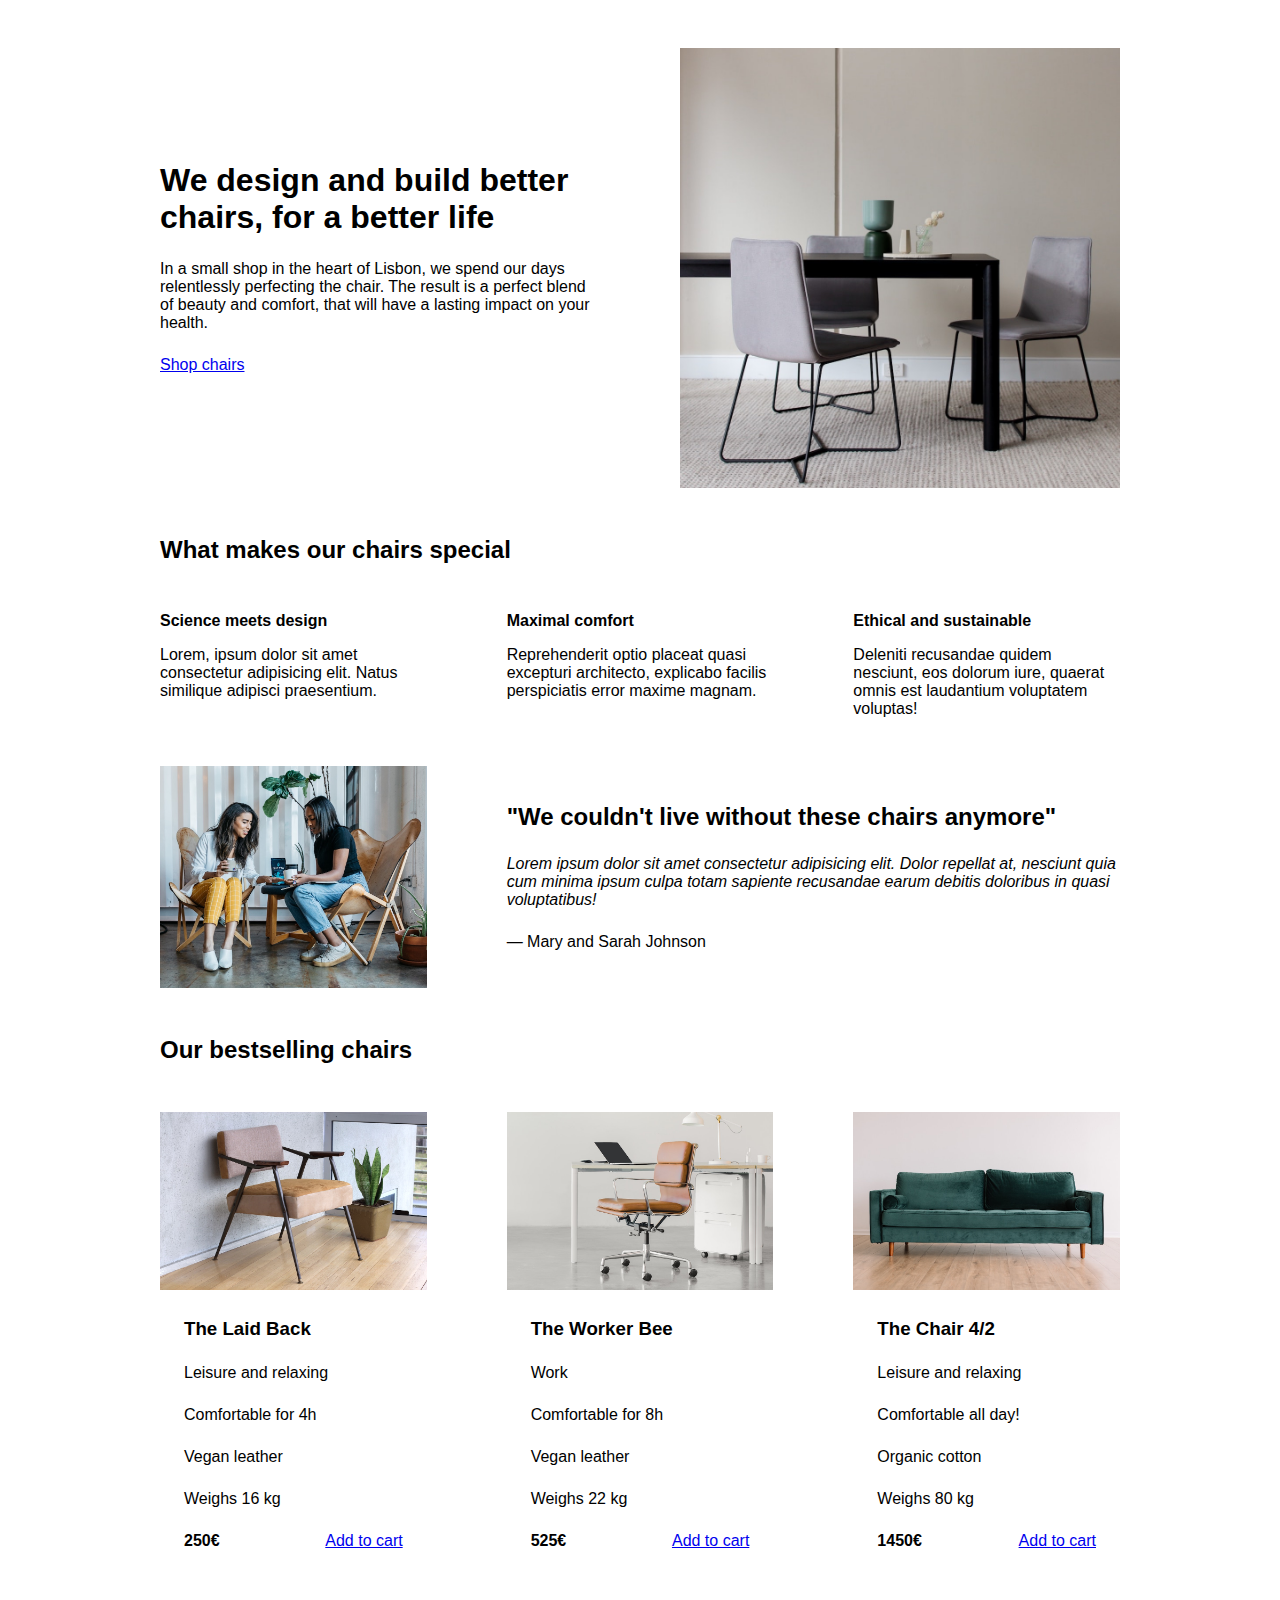
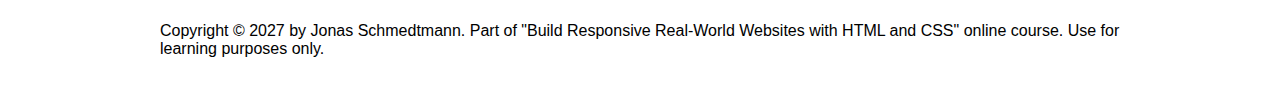
==== Secao5-WebDesign_Rules/index.html @ 9207e304 "first commit" ====
<!DOCTYPE html>
<html lang="en">
  <head>
    <meta charset="UTF-8" />
    <meta http-equiv="X-UA-Compatible" content="IE=edge" />
    <meta name="viewport" content="width=device-width, initial-scale=1.0" />

    <link rel="stylesheet" href="style.css" />
    <title>Lisbon Chair Shop</title>
  </head>
  <body>
    <div class="container">
      <header>
        <div class="header-text-box">
          <h1>We design and build better chairs, for a better life</h1>
          <p class="header-text">
            In a small shop in the heart of Lisbon, we spend our days
            relentlessly perfecting the chair. The result is a perfect blend of
            beauty and comfort, that will have a lasting impact on your health.
          </p>
          <a class="btn btn--big" href="#">Shop chairs</a>
        </div>
        <img src="hero.jpg" alt="Photo" />
      </header>

      <section>
        <h2>What makes our chairs special</h2>
        <div class="grid-3-cols">
          <div>
            <p class="features-title"><strong>Science meets design</strong></p>
            <p class="features-text">
              Lorem, ipsum dolor sit amet consectetur adipisicing elit. Natus
              similique adipisci praesentium.
            </p>
          </div>

          <div>
            <p class="features-title">
              <strong>Maximal comfort</strong>
            </p>
            <p class="features-text">
              Reprehenderit optio placeat quasi excepturi architecto, explicabo
              facilis perspiciatis error maxime magnam.
            </p>
          </div>

          <div>
            <p class="features-title">
              <strong>Ethical and sustainable</strong>
            </p>
            <p class="features-text">
              Deleniti recusandae quidem nesciunt, eos dolorum iure, quaerat
              omnis est laudantium voluptatem voluptas!
            </p>
          </div>
        </div>
      </section>

      <section class="testimonial-section">
        <div class="grid-3-cols">
          <img src="customers.jpg" alt="People sitting on chairs" />
          <div class="testimonial-box">
            <h2>"We couldn't live without these chairs anymore"</h2>
            <blockquote class="testimonial-text">
              Lorem ipsum dolor sit amet consectetur adipisicing elit. Dolor
              repellat at, nesciunt quia cum minima ipsum culpa totam sapiente
              recusandae earum debitis doloribus in quasi voluptatibus!
            </blockquote>
            <p class="testimonial-author">&mdash; Mary and Sarah Johnson</p>
          </div>
        </div>
      </section>

      <section>
        <h2>Our bestselling chairs</h2>
        <div class="grid-3-cols">
          <figure class="chair">
            <img src="chair-1.jpg" alt="Chair" />
            <div class="chair-box">
              <h3>The Laid Back</h3>
              <ul class="chair-details">
                <li>
                  <!-- Span is a generic INLINE text element, it doesn't have any meaning. It's like a div element, but inline -->
                  <span>Leisure and relaxing</span>
                </li>
                <li>
                  <span>Comfortable for 4h</span>
                </li>
                <li>
                  <span>Vegan leather</span>
                </li>
                <li>
                  <span>Weighs 16 kg</span>
                </li>
              </ul>
              <div class="chair-price">
                <strong>250€</strong>
                <a href="#" class="btn btn--small">Add to cart</a>
              </div>
            </div>
          </figure>

          <figure class="chair">
            <img src="chair-2.jpg" alt="Chair" />
            <div class="chair-box">
              <h3>The Worker Bee</h3>
              <ul class="chair-details">
                <li>
                  <span>Work</span>
                </li>
                <li>
                  <span>Comfortable for 8h</span>
                </li>
                <li>
                  <span>Vegan leather</span>
                </li>
                <li>
                  <span>Weighs 22 kg</span>
                </li>
              </ul>
              <div class="chair-price">
                <strong>525€</strong>
                <a href="#" class="btn btn--small">Add to cart</a>
              </div>
            </div>
          </figure>

          <figure class="chair">
            <img src="chair-3.jpg" alt="Chair" />
            <div class="chair-box">
              <h3>The Chair 4/2</h3>
              <ul class="chair-details">
                <li>
                  <span>Leisure and relaxing</span>
                </li>
                <li>
                  <span>Comfortable all day!</span>
                </li>
                <li>
                  <span>Organic cotton</span>
                </li>
                <li>
                  <span>Weighs 80 kg</span>
                </li>
              </ul>
              <div class="chair-price">
                <strong>1450€</strong>
                <a href="#" class="btn btn--small">Add to cart</a>
              </div>
            </div>
          </figure>
        </div>
      </section>

      <footer>
        Copyright &copy; 2027 by Jonas Schmedtmann. Part of "Build Responsive
        Real-World Websites with HTML and CSS" online course. Use for learning
        purposes only.
      </footer>
    </div>
  </body>
</html>
---- Secao5-WebDesign_Rules/style.css ----
/*
SPACING SYSTEM (px)
2 / 4 / 8 / 12 / 16 / 24 / 32 / 48 / 64 / 80 / 96 / 128

FONT SIZE SYSTEM (px)
10 / 12 / 14 / 16 / 18 / 20 / 24 / 30 / 36 / 44 / 52 / 62 / 74 / 86 / 98
*/

* {
  margin: 0;
  padding: 0;
  box-sizing: border-box;
}

/* ------------------------ */
/* GENERAL STYLES */
/* ------------------------ */
body {
  font-family: sans-serif;
}

.container {
  width: 960px;
  margin: 0 auto;
}

header,
section {
  margin-bottom: 48px;
}

h2 {
  margin-bottom: 48px;
}

.grid-3-cols {
  display: grid;
  grid-template-columns: repeat(3, 1fr);
  column-gap: 80px;
}

/* ------------------------ */
/* COMPONENT STYLES */
/* ------------------------ */

/* HEADER */
header {
  display: grid;
  grid-template-columns: repeat(2, 1fr);
  column-gap: 80px;
  margin-top: 48px;
}

.header-text-box {
  align-self: center;
}

h1 {
  margin-bottom: 24px;
}

.header-text {
  margin-bottom: 24px;
}

img {
  width: 100%;
}

/* FEATURES */
.features-icon {
}

.features-title {
  margin-bottom: 16px;
}

.features-text {
}

/* TESTIMONIAL */
.testimonial-section {
}

.testimonial-box {
  grid-column: 2 / -1;
  align-self: center;
}

.testimonial-box h2 {
  margin-bottom: 24px;
}

.testimonial-text {
  font-style: italic;
  margin-bottom: 24px;
}

/* CHAIRS */
.chair-box {
  padding: 24px;
}

h3 {
  margin-bottom: 24px;
}

.chair-details {
  list-style: none;
  margin-bottom: 24px;
}

.chair-details li {
  display: flex;
  align-items: center;
  gap: 12px;
  margin-bottom: 24px;
}

.chair-details li:last-child {
  margin-bottom: 0;
}

.chair-icon {
}

.chair-price {
  display: flex;
  justify-content: space-between;
}

footer {
  margin-bottom: 48px;
}
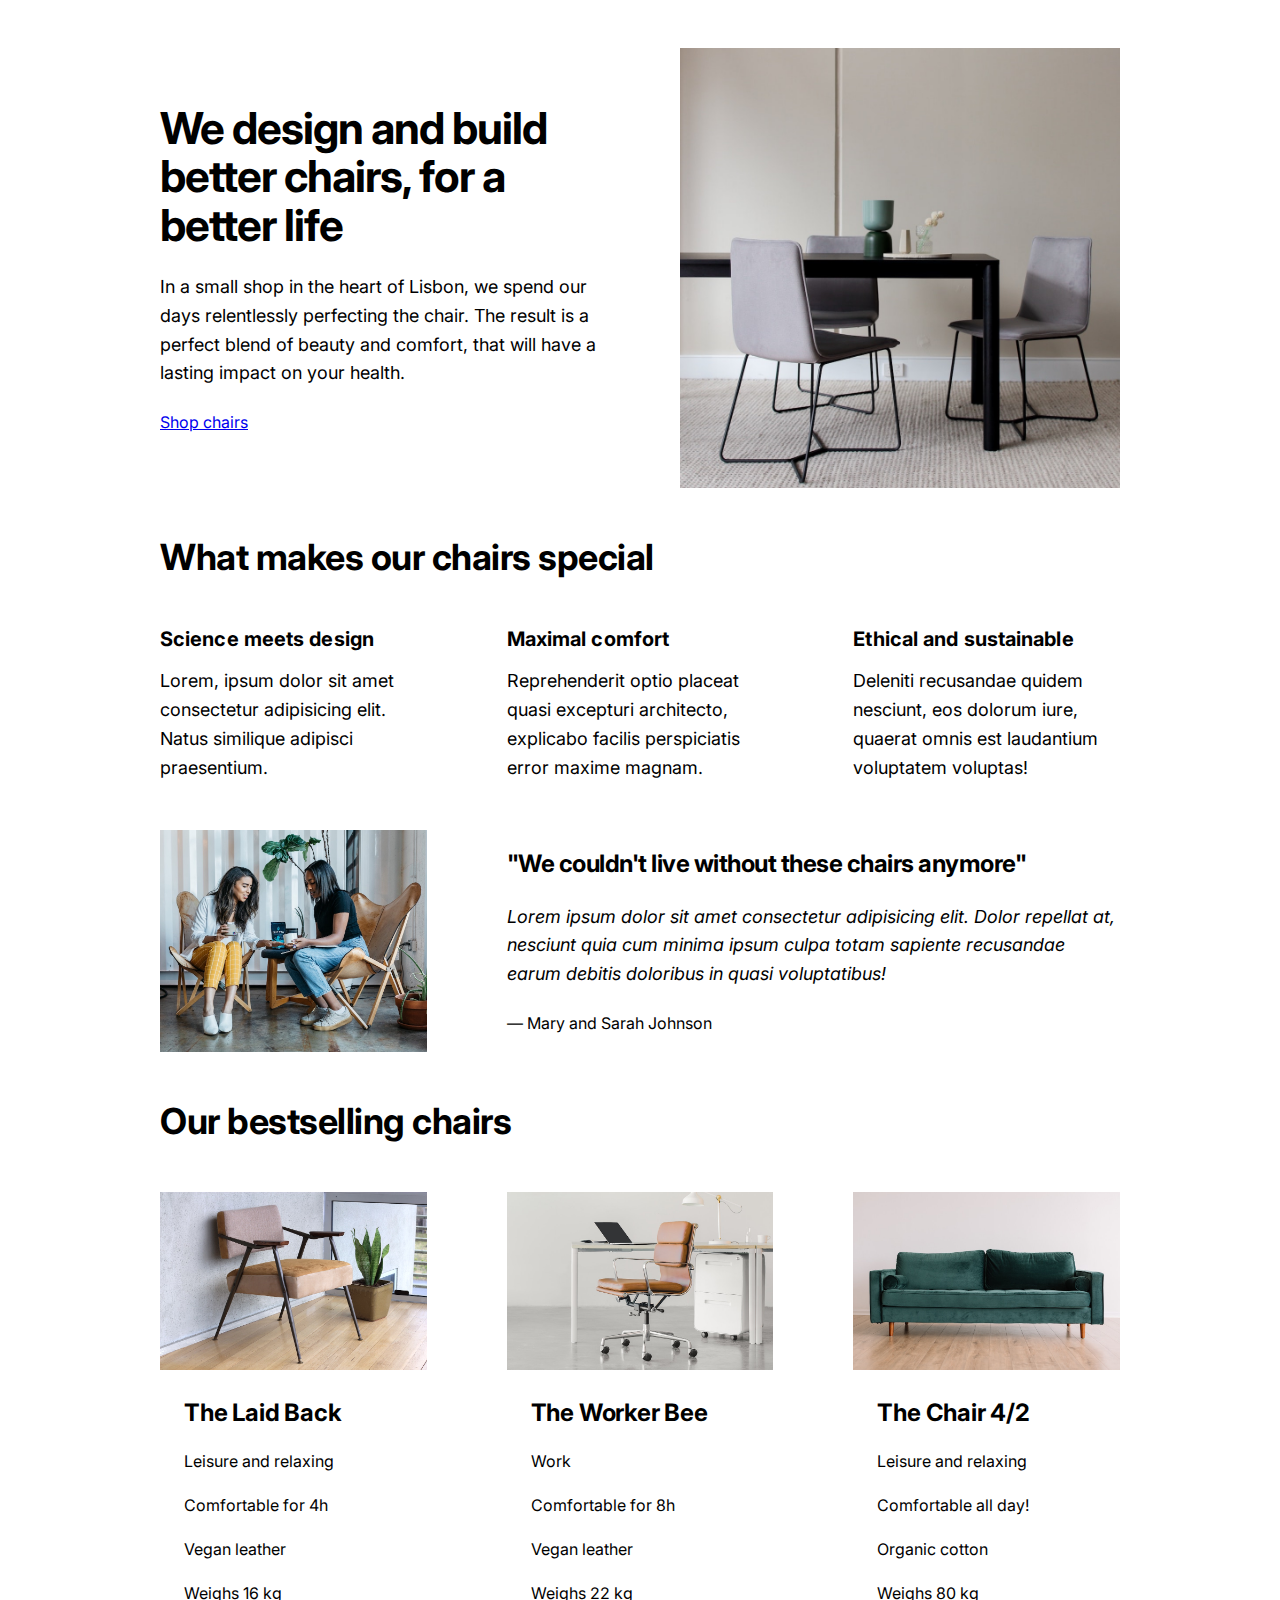
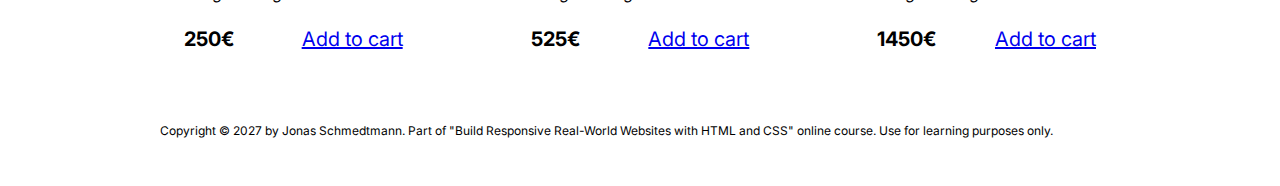
==== commit 7076b928: "Implementando tipografia - Tamanho de fontes, line-height, letter-spacing" ====
--- a/Secao5-WebDesign_Rules/index.html
+++ b/Secao5-WebDesign_Rules/index.html
@@ -4,8 +4,14 @@
     <meta charset="UTF-8" />
     <meta http-equiv="X-UA-Compatible" content="IE=edge" />
     <meta name="viewport" content="width=device-width, initial-scale=1.0" />
+    <link
+      href="https://fonts.googleapis.com/css2?family=Inter:wght@300;400;500;600;700&display=swap"
+      rel="stylesheet"
+    />
+    <link rel="stylesheet" href="style.css" />
+    <link rel="preconnect" href="https://fonts.googleapis.com" />
+    <link rel="preconnect" href="https://fonts.gstatic.com" crossorigin />
 
-    <link rel="stylesheet" href="style.css" />
     <title>Lisbon Chair Shop</title>
   </head>
   <body>
--- a/Secao5-WebDesign_Rules/style.css
+++ b/Secao5-WebDesign_Rules/style.css
@@ -2,6 +2,7 @@
 SPACING SYSTEM (px)
 2 / 4 / 8 / 12 / 16 / 24 / 32 / 48 / 64 / 80 / 96 / 128
 
+type-scale.com
 FONT SIZE SYSTEM (px)
 10 / 12 / 14 / 16 / 18 / 20 / 24 / 30 / 36 / 44 / 52 / 62 / 74 / 86 / 98
 */
@@ -16,7 +17,7 @@
 /* GENERAL STYLES */
 /* ------------------------ */
 body {
-  font-family: sans-serif;
+  font-family: "Inter", sans-serif;
 }
 
 .container {
@@ -31,6 +32,10 @@
 
 h2 {
   margin-bottom: 48px;
+  /*24 / 30 / 36*/
+  font-size: 36px;
+  letter-spacing: -0.5px;
+  line-height: 1.2;
 }
 
 .grid-3-cols {
@@ -57,10 +62,18 @@
 
 h1 {
   margin-bottom: 24px;
+  /*44 / 52 / 62 */
+  font-size: 44px;
+  line-height: 1.1;
+  letter-spacing: -1px;
 }
 
 .header-text {
   margin-bottom: 24px;
+  font-size: 18px;
+  line-height: 1.6;
+
+  /*/ 12 / 14 / 16 / 18 /*/
 }
 
 img {
@@ -73,9 +86,14 @@
 
 .features-title {
   margin-bottom: 16px;
+  /*20 / 24 / 30*/
+  font-size: 20px;
+  letter-spacing: 0.1px;
 }
 
 .features-text {
+  font-size: 18px;
+  line-height: 1.6;
 }
 
 /* TESTIMONIAL */
@@ -89,11 +107,15 @@
 
 .testimonial-box h2 {
   margin-bottom: 24px;
+  /*/ 20 / 24 / 30 */
+  font-size: 24px;
 }
 
 .testimonial-text {
   font-style: italic;
   margin-bottom: 24px;
+  font-size: 18px;
+  line-height: 1.6;
 }
 
 /* CHAIRS */
@@ -103,6 +125,9 @@
 
 h3 {
   margin-bottom: 24px;
+  /* 20 / 24 / 30 */
+  font-size: 24px;
+  letter-spacing: -0.2px;
 }
 
 .chair-details {
@@ -127,8 +152,11 @@
 .chair-price {
   display: flex;
   justify-content: space-between;
+  font-size: 20px;
 }
 
 footer {
   margin-bottom: 48px;
+  /*10 / 12 / 14*/
+  font-size: 12px;
 }
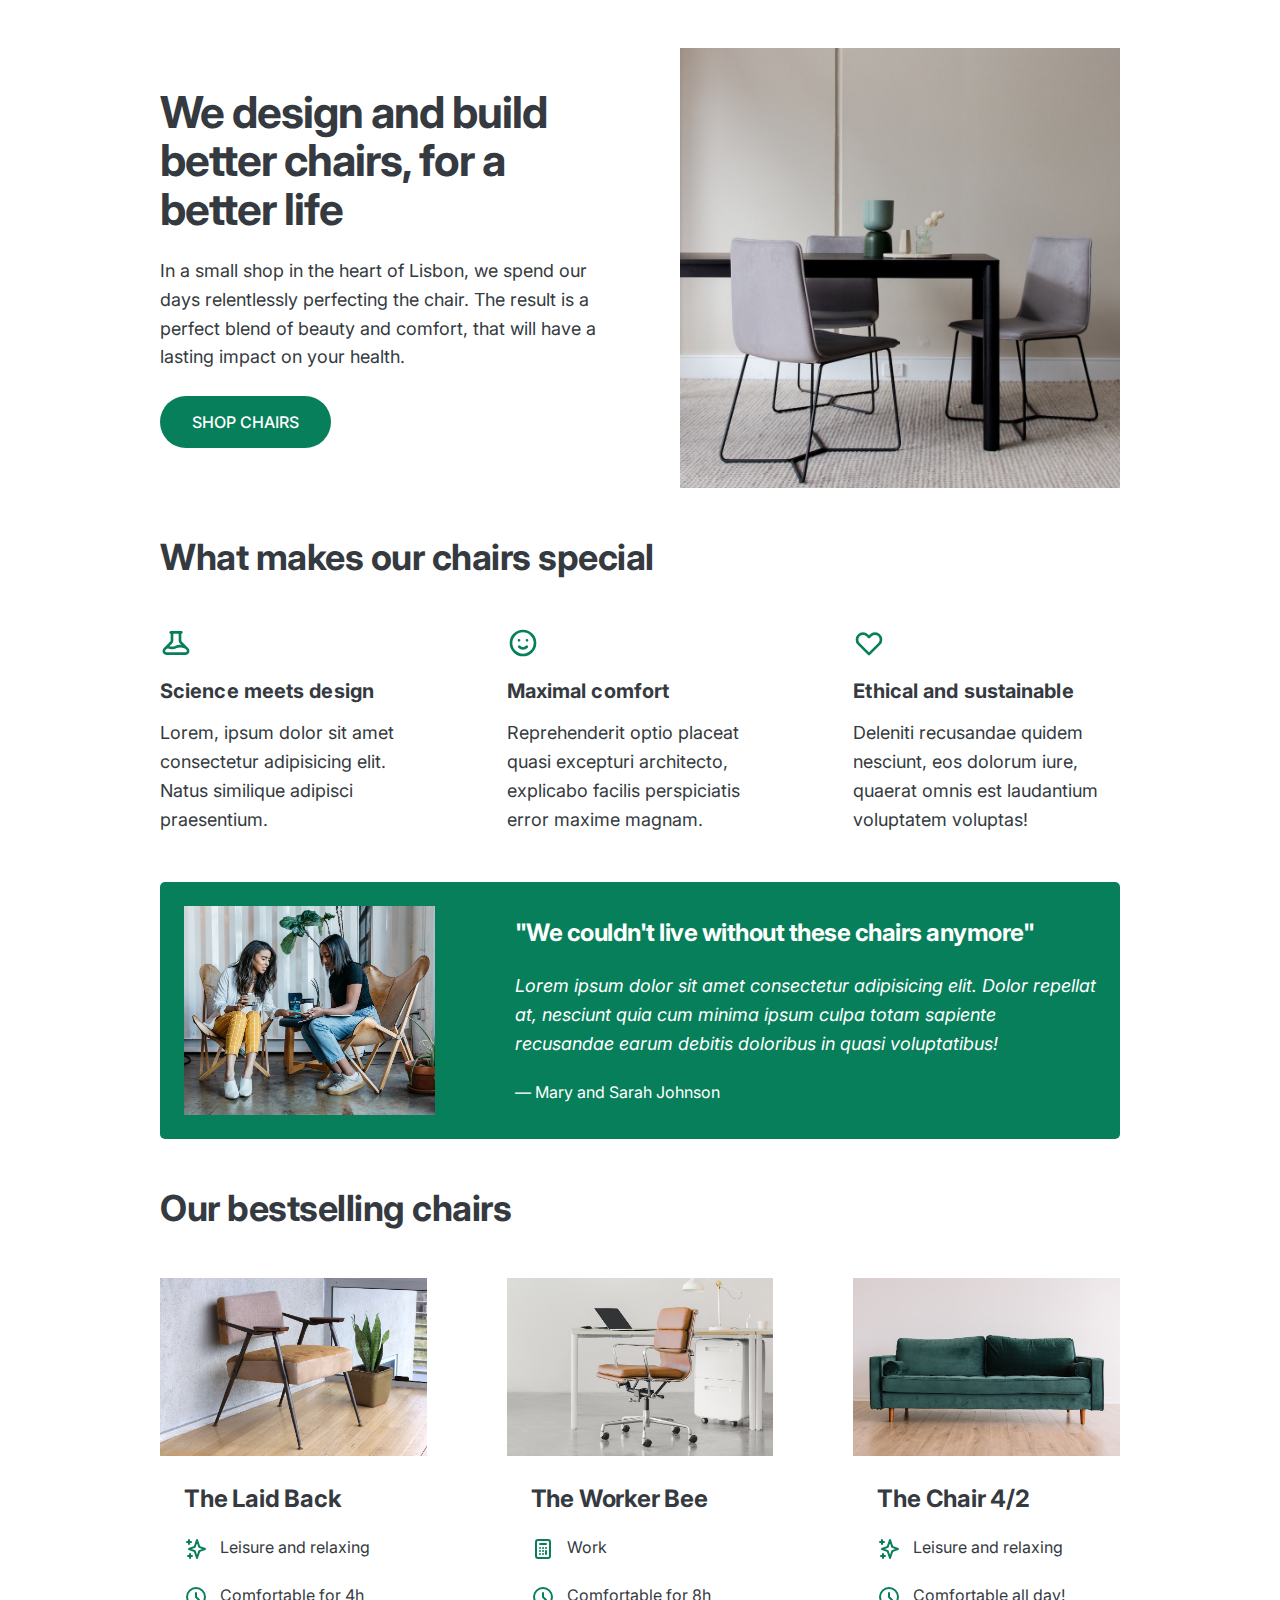
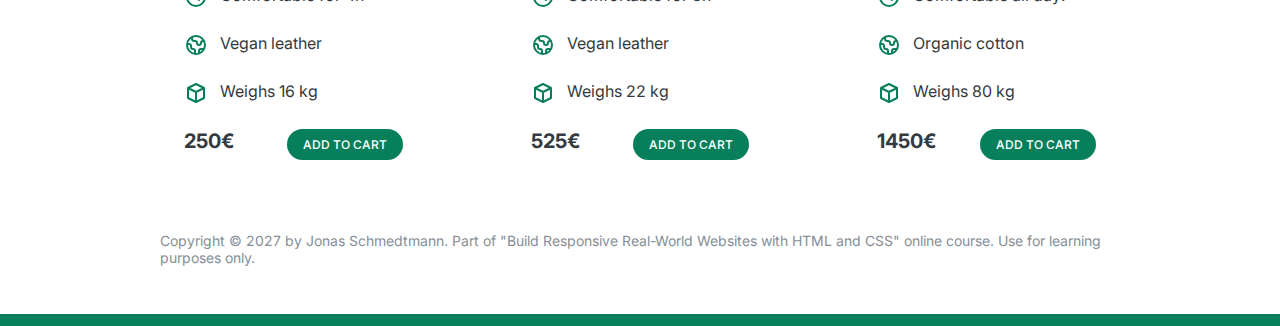
==== commit 57bb3845: "Implementing Icons" ====
--- a/Secao5-WebDesign_Rules/index.html
+++ b/Secao5-WebDesign_Rules/index.html
@@ -33,6 +33,20 @@
         <h2>What makes our chairs special</h2>
         <div class="grid-3-cols">
           <div>
+            <svg
+              xmlns="http://www.w3.org/2000/svg"
+              class="features-icons"
+              fill="none"
+              viewBox="0 0 24 24"
+              stroke="currentColor"
+            >
+              <path
+                stroke-linecap="round"
+                stroke-linejoin="round"
+                stroke-width="2"
+                d="M19.428 15.428a2 2 0 00-1.022-.547l-2.387-.477a6 6 0 00-3.86.517l-.318.158a6 6 0 01-3.86.517L6.05 15.21a2 2 0 00-1.806.547M8 4h8l-1 1v5.172a2 2 0 00.586 1.414l5 5c1.26 1.26.367 3.414-1.415 3.414H4.828c-1.782 0-2.674-2.154-1.414-3.414l5-5A2 2 0 009 10.172V5L8 4z"
+              />
+            </svg>
             <p class="features-title"><strong>Science meets design</strong></p>
             <p class="features-text">
               Lorem, ipsum dolor sit amet consectetur adipisicing elit. Natus
@@ -41,6 +55,20 @@
           </div>
 
           <div>
+            <svg
+              xmlns="http://www.w3.org/2000/svg"
+              class="features-icons"
+              fill="none"
+              viewBox="0 0 24 24"
+              stroke="currentColor"
+            >
+              <path
+                stroke-linecap="round"
+                stroke-linejoin="round"
+                stroke-width="2"
+                d="M14.828 14.828a4 4 0 01-5.656 0M9 10h.01M15 10h.01M21 12a9 9 0 11-18 0 9 9 0 0118 0z"
+              />
+            </svg>
             <p class="features-title">
               <strong>Maximal comfort</strong>
             </p>
@@ -51,6 +79,20 @@
           </div>
 
           <div>
+            <svg
+              xmlns="http://www.w3.org/2000/svg"
+              class="features-icons"
+              fill="none"
+              viewBox="0 0 24 24"
+              stroke="currentColor"
+            >
+              <path
+                stroke-linecap="round"
+                stroke-linejoin="round"
+                stroke-width="2"
+                d="M4.318 6.318a4.5 4.5 0 000 6.364L12 20.364l7.682-7.682a4.5 4.5 0 00-6.364-6.364L12 7.636l-1.318-1.318a4.5 4.5 0 00-6.364 0z"
+              />
+            </svg>
             <p class="features-title">
               <strong>Ethical and sustainable</strong>
             </p>
@@ -86,16 +128,72 @@
               <h3>The Laid Back</h3>
               <ul class="chair-details">
                 <li>
+                  <svg
+                    xmlns="http://www.w3.org/2000/svg"
+                    class="chair-icon"
+                    fill="none"
+                    viewBox="0 0 24 24"
+                    stroke="currentColor"
+                  >
+                    <path
+                      stroke-linecap="round"
+                      stroke-linejoin="round"
+                      stroke-width="2"
+                      d="M5 3v4M3 5h4M6 17v4m-2-2h4m5-16l2.286 6.857L21 12l-5.714 2.143L13 21l-2.286-6.857L5 12l5.714-2.143L13 3z"
+                    />
+                  </svg>
                   <!-- Span is a generic INLINE text element, it doesn't have any meaning. It's like a div element, but inline -->
                   <span>Leisure and relaxing</span>
                 </li>
                 <li>
+                  <svg
+                    xmlns="http://www.w3.org/2000/svg"
+                    class="chair-icon"
+                    fill="none"
+                    viewBox="0 0 24 24"
+                    stroke="currentColor"
+                  >
+                    <path
+                      stroke-linecap="round"
+                      stroke-linejoin="round"
+                      stroke-width="2"
+                      d="M12 8v4l3 3m6-3a9 9 0 11-18 0 9 9 0 0118 0z"
+                    />
+                  </svg>
                   <span>Comfortable for 4h</span>
                 </li>
                 <li>
+                  <svg
+                    xmlns="http://www.w3.org/2000/svg"
+                    class="chair-icon"
+                    fill="none"
+                    viewBox="0 0 24 24"
+                    stroke="currentColor"
+                  >
+                    <path
+                      stroke-linecap="round"
+                      stroke-linejoin="round"
+                      stroke-width="2"
+                      d="M3.055 11H5a2 2 0 012 2v1a2 2 0 002 2 2 2 0 012 2v2.945M8 3.935V5.5A2.5 2.5 0 0010.5 8h.5a2 2 0 012 2 2 2 0 104 0 2 2 0 012-2h1.064M15 20.488V18a2 2 0 012-2h3.064M21 12a9 9 0 11-18 0 9 9 0 0118 0z"
+                    />
+                  </svg>
                   <span>Vegan leather</span>
                 </li>
                 <li>
+                  <svg
+                    xmlns="http://www.w3.org/2000/svg"
+                    class="chair-icon"
+                    fill="none"
+                    viewBox="0 0 24 24"
+                    stroke="currentColor"
+                  >
+                    <path
+                      stroke-linecap="round"
+                      stroke-linejoin="round"
+                      stroke-width="2"
+                      d="M20 7l-8-4-8 4m16 0l-8 4m8-4v10l-8 4m0-10L4 7m8 4v10M4 7v10l8 4"
+                    />
+                  </svg>
                   <span>Weighs 16 kg</span>
                 </li>
               </ul>
@@ -112,15 +210,71 @@
               <h3>The Worker Bee</h3>
               <ul class="chair-details">
                 <li>
+                  <svg
+                    xmlns="http://www.w3.org/2000/svg"
+                    class="chair-icon"
+                    fill="none"
+                    viewBox="0 0 24 24"
+                    stroke="currentColor"
+                  >
+                    <path
+                      stroke-linecap="round"
+                      stroke-linejoin="round"
+                      stroke-width="2"
+                      d="M9 7h6m0 10v-3m-3 3h.01M9 17h.01M9 14h.01M12 14h.01M15 11h.01M12 11h.01M9 11h.01M7 21h10a2 2 0 002-2V5a2 2 0 00-2-2H7a2 2 0 00-2 2v14a2 2 0 002 2z"
+                    />
+                  </svg>
                   <span>Work</span>
                 </li>
                 <li>
+                  <svg
+                    xmlns="http://www.w3.org/2000/svg"
+                    class="chair-icon"
+                    fill="none"
+                    viewBox="0 0 24 24"
+                    stroke="currentColor"
+                  >
+                    <path
+                      stroke-linecap="round"
+                      stroke-linejoin="round"
+                      stroke-width="2"
+                      d="M12 8v4l3 3m6-3a9 9 0 11-18 0 9 9 0 0118 0z"
+                    />
+                  </svg>
                   <span>Comfortable for 8h</span>
                 </li>
                 <li>
+                  <svg
+                    xmlns="http://www.w3.org/2000/svg"
+                    class="chair-icon"
+                    fill="none"
+                    viewBox="0 0 24 24"
+                    stroke="currentColor"
+                  >
+                    <path
+                      stroke-linecap="round"
+                      stroke-linejoin="round"
+                      stroke-width="2"
+                      d="M3.055 11H5a2 2 0 012 2v1a2 2 0 002 2 2 2 0 012 2v2.945M8 3.935V5.5A2.5 2.5 0 0010.5 8h.5a2 2 0 012 2 2 2 0 104 0 2 2 0 012-2h1.064M15 20.488V18a2 2 0 012-2h3.064M21 12a9 9 0 11-18 0 9 9 0 0118 0z"
+                    />
+                  </svg>
                   <span>Vegan leather</span>
                 </li>
                 <li>
+                  <svg
+                    xmlns="http://www.w3.org/2000/svg"
+                    class="chair-icon"
+                    fill="none"
+                    viewBox="0 0 24 24"
+                    stroke="currentColor"
+                  >
+                    <path
+                      stroke-linecap="round"
+                      stroke-linejoin="round"
+                      stroke-width="2"
+                      d="M20 7l-8-4-8 4m16 0l-8 4m8-4v10l-8 4m0-10L4 7m8 4v10M4 7v10l8 4"
+                    />
+                  </svg>
                   <span>Weighs 22 kg</span>
                 </li>
               </ul>
@@ -137,15 +291,71 @@
               <h3>The Chair 4/2</h3>
               <ul class="chair-details">
                 <li>
+                  <svg
+                    xmlns="http://www.w3.org/2000/svg"
+                    class="chair-icon"
+                    fill="none"
+                    viewBox="0 0 24 24"
+                    stroke="currentColor"
+                  >
+                    <path
+                      stroke-linecap="round"
+                      stroke-linejoin="round"
+                      stroke-width="2"
+                      d="M5 3v4M3 5h4M6 17v4m-2-2h4m5-16l2.286 6.857L21 12l-5.714 2.143L13 21l-2.286-6.857L5 12l5.714-2.143L13 3z"
+                    />
+                  </svg>
                   <span>Leisure and relaxing</span>
                 </li>
                 <li>
+                  <svg
+                    xmlns="http://www.w3.org/2000/svg"
+                    class="chair-icon"
+                    fill="none"
+                    viewBox="0 0 24 24"
+                    stroke="currentColor"
+                  >
+                    <path
+                      stroke-linecap="round"
+                      stroke-linejoin="round"
+                      stroke-width="2"
+                      d="M12 8v4l3 3m6-3a9 9 0 11-18 0 9 9 0 0118 0z"
+                    />
+                  </svg>
                   <span>Comfortable all day!</span>
                 </li>
                 <li>
+                  <svg
+                    xmlns="http://www.w3.org/2000/svg"
+                    class="chair-icon"
+                    fill="none"
+                    viewBox="0 0 24 24"
+                    stroke="currentColor"
+                  >
+                    <path
+                      stroke-linecap="round"
+                      stroke-linejoin="round"
+                      stroke-width="2"
+                      d="M3.055 11H5a2 2 0 012 2v1a2 2 0 002 2 2 2 0 012 2v2.945M8 3.935V5.5A2.5 2.5 0 0010.5 8h.5a2 2 0 012 2 2 2 0 104 0 2 2 0 012-2h1.064M15 20.488V18a2 2 0 012-2h3.064M21 12a9 9 0 11-18 0 9 9 0 0118 0z"
+                    />
+                  </svg>
                   <span>Organic cotton</span>
                 </li>
                 <li>
+                  <svg
+                    xmlns="http://www.w3.org/2000/svg"
+                    class="chair-icon"
+                    fill="none"
+                    viewBox="0 0 24 24"
+                    stroke="currentColor"
+                  >
+                    <path
+                      stroke-linecap="round"
+                      stroke-linejoin="round"
+                      stroke-width="2"
+                      d="M20 7l-8-4-8 4m16 0l-8 4m8-4v10l-8 4m0-10L4 7m8 4v10M4 7v10l8 4"
+                    />
+                  </svg>
                   <span>Weighs 80 kg</span>
                 </li>
               </ul>
--- a/Secao5-WebDesign_Rules/style.css
+++ b/Secao5-WebDesign_Rules/style.css
@@ -7,6 +7,12 @@
 10 / 12 / 14 / 16 / 18 / 20 / 24 / 30 / 36 / 44 / 52 / 62 / 74 / 86 / 98
 */
 
+/* 
+MAIN COLOR: #087f5b, #099268
+GREY COLOR: #343a40, #868e96
+
+*/
+
 * {
   margin: 0;
   padding: 0;
@@ -18,6 +24,8 @@
 /* ------------------------ */
 body {
   font-family: "Inter", sans-serif;
+  color: #343a40;
+  border-bottom: 12px solid #087f5b;
 }
 
 .container {
@@ -44,6 +52,39 @@
   column-gap: 80px;
 }
 
+.btn:link,
+.btn:visited {
+  background-color: #087f5b;
+  color: #fff;
+  text-decoration: none;
+  text-transform: uppercase;
+
+  display: inline-block;
+  font-weight: 500;
+  border-radius: 30px;
+}
+
+.btn:hover,
+.btn:active {
+  background-color: #099268;
+}
+
+.btn--big {
+  /* 16 / 24 / 32 */
+  padding: 16px 32px;
+  /*10 / 12 / 14 / 16 / 18 / 20 / 24 / 30*/
+  font-size: 16px;
+}
+.btn--small {
+  /*SPACING SYSTEM (px)
+2 / 4 / 8 / 12 / 16 / 24 */
+  padding: 8px 16px;
+
+  /*FONT SIZE SYSTEM (px)
+10 / 12 / 14 / 16 / 18 / 20 */
+  font-size: 12px;
+}
+
 /* ------------------------ */
 /* COMPONENT STYLES */
 /* ------------------------ */
@@ -81,7 +122,11 @@
 }
 
 /* FEATURES */
-.features-icon {
+.features-icons {
+  stroke: #087f5b;
+  width: 32px;
+  height: auto;
+  margin-bottom: 16px;
 }
 
 .features-title {
@@ -98,6 +143,10 @@
 
 /* TESTIMONIAL */
 .testimonial-section {
+  background-color: #087f5b;
+  color: #fff;
+  padding: 24px;
+  border-radius: 5px;
 }
 
 .testimonial-box {
@@ -137,7 +186,6 @@
 
 .chair-details li {
   display: flex;
-  align-items: center;
   gap: 12px;
   margin-bottom: 24px;
 }
@@ -147,6 +195,9 @@
 }
 
 .chair-icon {
+  stroke: #087f5b;
+  width: 24px;
+  height: auto;
 }
 
 .chair-price {
@@ -158,5 +209,6 @@
 footer {
   margin-bottom: 48px;
   /*10 / 12 / 14*/
-  font-size: 12px;
-}
+  font-size: 14px;
+  color: #868e96;
+}
